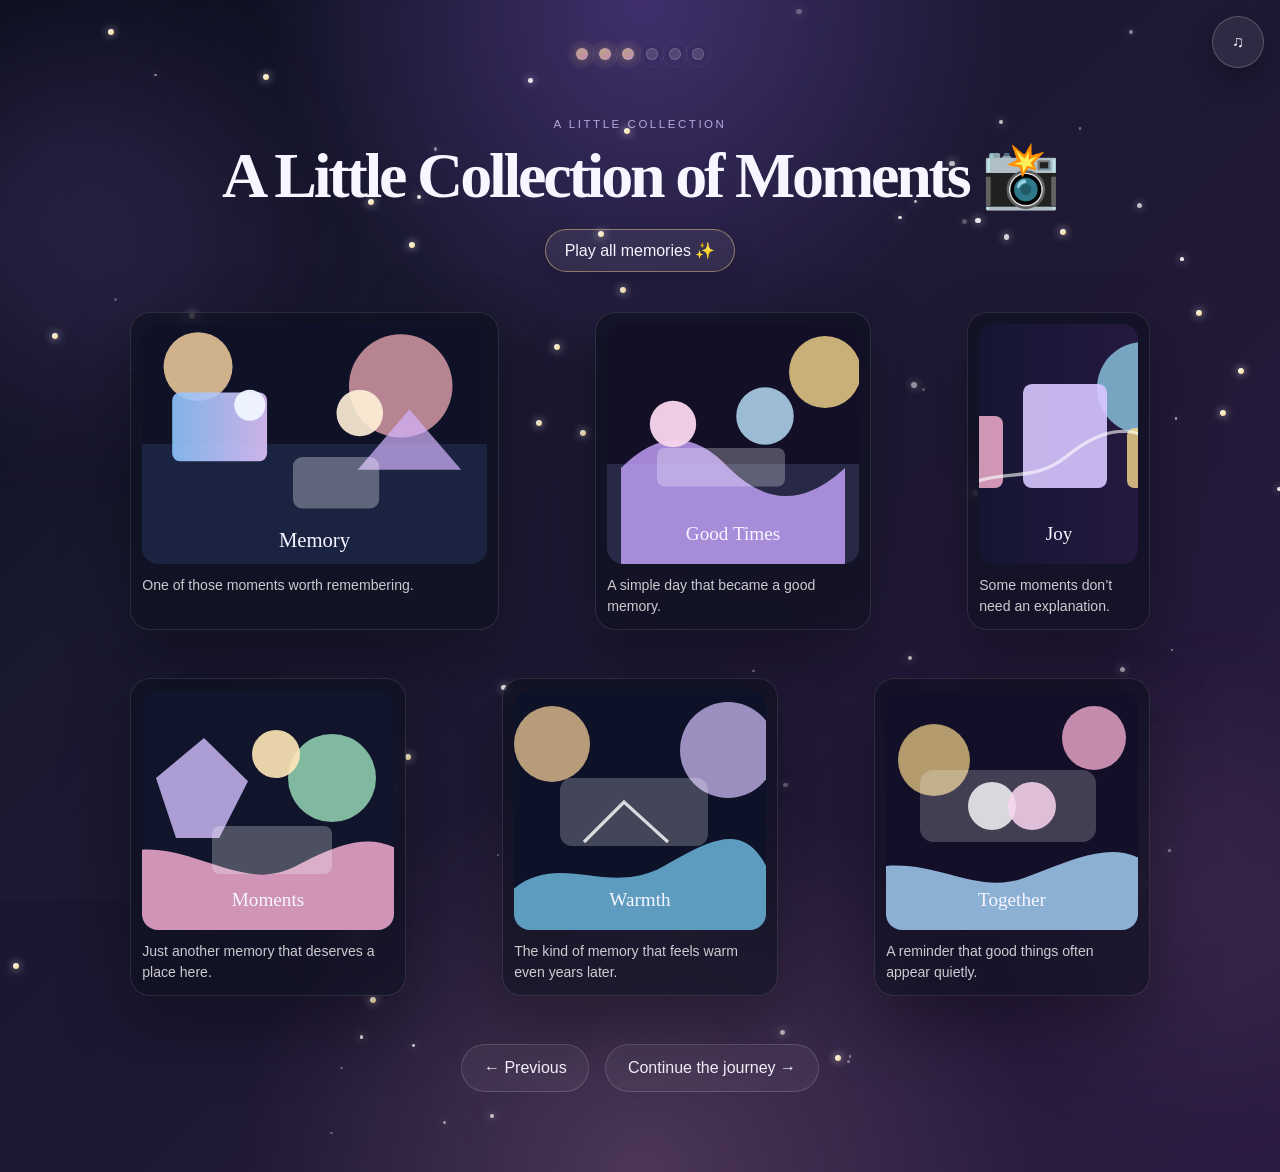
==== page3.html @ 69446516 "Create Azee birthday surprise website" ====
<!DOCTYPE html>
<html lang="en">
  <head>
    <meta charset="UTF-8" />
    <meta name="viewport" content="width=device-width, initial-scale=1.0" />
    <title>Memories</title>
    <link rel="stylesheet" href="css/style.css" />
  </head>
  <body data-page="page3">
    <button class="music-toggle" type="button" aria-label="Toggle music">♫</button>

    <main class="page-shell page-quiet">
      <div class="starfield" aria-hidden="true"></div>
      <div class="sparkles" aria-hidden="true"></div>

      <div class="progress-indicator" aria-label="Page progress"></div>

      <div class="page container">
        <section class="section-heading">
          <div class="kicker">A little collection</div>
          <h2>A Little Collection of Moments 📸</h2>
          <button class="gallery-showcase-btn" type="button" data-play-gallery>Play all memories ✨</button>
        </section>

        <div class="memory-grid all-but-me-gallery" aria-label="Memory gallery">
          <figure class="photo-card" tabindex="0">
            <img src="images/photo1.svg" alt="Memory 1" />
            <figcaption>One of those moments worth remembering.</figcaption>
          </figure>
          <figure class="photo-card" tabindex="0">
            <img src="images/photo2.svg" alt="Memory 2" />
            <figcaption>A simple day that became a good memory.</figcaption>
          </figure>
          <figure class="photo-card" tabindex="0">
            <img src="images/photo3.svg" alt="Memory 3" />
            <figcaption>Some moments don’t need an explanation.</figcaption>
          </figure>
          <figure class="photo-card" tabindex="0">
            <img src="images/photo4.svg" alt="Memory 4" />
            <figcaption>Just another memory that deserves a place here.</figcaption>
          </figure>
          <figure class="photo-card" tabindex="0">
            <img src="images/photo5.svg" alt="Memory 5" />
            <figcaption>The kind of memory that feels warm even years later.</figcaption>
          </figure>
          <figure class="photo-card" tabindex="0">
            <img src="images/photo6.svg" alt="Memory 6" />
            <figcaption>A reminder that good things often appear quietly.</figcaption>
          </figure>
        </div>

        <div class="nav-row">
          <a class="nav-button" href="page2.html">← Previous</a>
          <a class="nav-button" href="page4.html">Continue the journey →</a>
        </div>
      </div>
    </main>

    <div class="lightbox" aria-label="Expanded memory" role="dialog" aria-modal="true">
      <button class="close-lightbox" type="button" aria-label="Close image">×</button>
      <div class="lightbox-panel">
        <img class="lightbox-image" src="images/photo1.svg" alt="Memory" />
        <div class="lightbox-caption caption"></div>
      </div>
    </div>

    <script src="js/script.js?v=gallery7"></script>
  </body>
</html>
---- css/style.css ----
:root {
  --bg-1: #090b1a;
  --bg-2: #17162d;
  --bg-3: #2d1c42;
  --panel: rgba(17, 18, 36, 0.7);
  --panel-strong: rgba(18, 16, 31, 0.88);
  --card: rgba(255, 255, 255, 0.06);
  --white: #f7f5ff;
  --lavender: #d9c7ff;
  --purple: #a77cff;
  --pink: #ffb4d9;
  --gold: #f7d88c;
  --rose: #ff8fc5;
  --cyan: #9fe7ff;
  --green: #a6f0c7;
  --text-soft: rgba(255, 255, 255, 0.78);
  --shadow: 0 30px 70px rgba(0, 0, 0, 0.32);
  --radius: 26px;
  --max-width: 1160px;
  --page-height: calc(100vh - 80px);
}

* { box-sizing: border-box; }

html {
  scroll-behavior: smooth;
}

body {
  margin: 0;
  min-height: 100vh;
  font-family: "Segoe UI", Tahoma, Geneva, Verdana, sans-serif;
  background:
    radial-gradient(circle at top, rgba(154, 102, 255, 0.3), transparent 28%),
    radial-gradient(circle at bottom, rgba(255, 185, 214, 0.18), transparent 30%),
    linear-gradient(135deg, var(--bg-1), var(--bg-2) 30%, var(--bg-3));
  color: var(--white);
  overflow-x: hidden;
}

body::before {
  content: "";
  position: fixed;
  inset: 0;
  background: linear-gradient(120deg, rgba(255, 255, 255, 0.02), rgba(255, 255, 255, 0));
  pointer-events: none;
}

body[data-page="page5"] {
  background:
    radial-gradient(circle at 15% 18%, rgba(255, 207, 232, 0.2), transparent 23%),
    radial-gradient(circle at 86% 76%, rgba(159, 231, 255, 0.14), transparent 24%),
    linear-gradient(135deg, #11152b, #241d3d 48%, #3b2448);
}

img { max-width: 100%; display: block; }
a { color: inherit; text-decoration: none; }
button, input, textarea { font: inherit; }
button, a { touch-action: manipulation; }

:focus-visible {
  outline: 2px solid var(--gold);
  outline-offset: 3px;
}

.page-shell {
  position: relative;
  min-height: 100vh;
  padding: 2rem 1rem 4rem;
  isolation: isolate;
  pointer-events: auto;
}

.page-shell * {
  pointer-events: auto;
}

.page-shell::before,
.page-shell::after {
  content: "";
  position: absolute;
  inset: auto;
  width: 320px; height: 320px;
  filter: blur(75px);
  opacity: 0.38;
  border-radius: 50%;
  z-index: -1;
}

.page-shell::before {
  top: 5%; left: -80px;
  background: rgba(177, 122, 255, 0.35);
}

.page-shell::after {
  right: -80px; bottom: 10%;
  background: rgba(255, 170, 214, 0.18);
}

.container {
  width: min(var(--max-width), calc(100% - 1.5rem));
  margin: 0 auto;
}

.topbar {
  display: flex;
  justify-content: space-between;
  align-items: center;
  width: min(var(--max-width), calc(100% - 1.5rem));
  margin: 0 auto 1rem;
  padding-top: 0.75rem;
}

.brand-mark {
  font-size: clamp(0.9rem, 2vw, 1.2rem);
  letter-spacing: 0.18em;
  text-transform: uppercase;
  opacity: 0.8;
}

.music-toggle {
  position: fixed;
  right: 1rem;
  top: 1rem;
  z-index: 99;
  width: 52px; height: 52px; border-radius: 50%;
  background: rgba(255, 255, 255, 0.08);
  border: 1px solid rgba(255, 255, 255, 0.2);
  color: var(--white);
  box-shadow: 0 12px 25px rgba(0,0,0,0.25);
  display: grid; place-items: center;
  cursor: pointer; transition: transform 0.25s ease, background 0.25s ease;
}

.music-toggle:hover {
  transform: translateY(-2px) scale(1.02);
  background: rgba(255,255,255,0.12);
}

.progress-indicator {
  display: flex; align-items: center; justify-content: center; gap: 0.7rem;
  margin: 1rem auto 2rem; width: min(540px, 100%);
  font-size: 0.75rem; letter-spacing: 0.12em; text-transform: uppercase; opacity: 0.7;
}

.progress-dot {
  width: 12px; height: 12px; border-radius: 50%;
  background: rgba(255,255,255,0.18); border: 1px solid rgba(255,255,255,0.28);
  display: inline-block; position: relative;
}

.progress-dot.active {
  background: linear-gradient(135deg, var(--gold), var(--pink));
  box-shadow: 0 0 12px rgba(247, 216, 140, 0.8);
}

.progress-dot::after {
  content: ""; position: absolute; inset: -8px; border: 1px solid rgba(255,255,255,0.08); border-radius: 50%;
}

.page {
  width: min(100%, 1100px);
  margin: 0 auto;
  padding: clamp(1.2rem, 2vw, 2rem) 0 1rem;
}

.hero-panel,
.glass-card,
.photo-card,
.memory-note,
.quote-card,
.final-card,
.special-card,
.poem-box, .fortune-box {
  background: rgba(12, 15, 28, 0.56);
  border: 1px solid rgba(255,255,255,0.11);
  box-shadow: var(--shadow);
  backdrop-filter: blur(12px);
  -webkit-backdrop-filter: blur(12px);
}

.hero-panel {
  position: relative;
  min-height: calc(var(--page-height) - 1rem);
  border-radius: 32px;
  padding: clamp(1.2rem, 2vw, 2rem);
  overflow: hidden;
  display: grid;
  place-items: center;
}

.hero-panel::before {
  content: "";
  position: absolute; inset: 0;
  background: radial-gradient(circle at center, rgba(255,255,255,0.12), transparent 48%);
}

.secret-copy {
  position: relative;
  z-index: 2;
  width: min(100%, 700px);
  text-align: center;
}

.kicker {
  font-size: 0.72rem; letter-spacing: 0.22em; text-transform: uppercase;
  color: var(--lavender); opacity: 0.8; margin-bottom: 1rem;
}

h1, h2, h3, .script-text {
  font-family: Georgia, "Times New Roman", serif;
}

h1 {
  font-size: clamp(2.4rem, 7vw, 6.2rem);
  line-height: 0.95;
  margin: 0.3rem 0 1rem;
  letter-spacing: -0.04em;
}

h2 {
  font-size: clamp(2rem, 5vw, 4rem);
  margin: 0 0 1rem;
  letter-spacing: -0.05em;
}

h3 {
  font-size: clamp(1.4rem, 3vw, 2.2rem);
  margin: 0 0 0.9rem;
}

.lead {
  color: var(--text-soft);
  font-size: clamp(1rem, 2vw, 1.2rem);
  line-height: 1.8;
  max-width: 52ch;
  margin: 1.2rem auto 0;
}

.script-text {
  display: block; font-family: "Segoe Print", "Bradley Hand", cursive; font-size: clamp(1.5rem, 4vw, 3rem);
  color: #f9d6ef;
  margin-bottom: 1rem;
}

.cta-row {
  display: flex; flex-wrap: wrap; justify-content: center; gap: 1rem; margin-top: 2rem;
}

.primary-btn, .secondary-btn, .nav-button, .mini-btn {
  appearance: none; border: none; cursor: pointer; transition: transform 0.2s ease, box-shadow 0.2s ease, opacity 0.2s ease;
  display: inline-flex; align-items: center; justify-content: center; gap: 0.6rem; border-radius: 999px;
}

.primary-btn, .secondary-btn {
  min-height: 52px; padding: 0.9rem 1.6rem; font-weight: 700; letter-spacing: 0.02em;
}

.primary-btn {
  background: linear-gradient(135deg, var(--purple), var(--rose));
  color: var(--white); box-shadow: 0 18px 30px rgba(169, 120, 255, 0.35);
}

.secondary-btn {
  background: rgba(255,255,255,0.06); color: var(--white); border: 1px solid rgba(255,255,255,0.12);
}

.primary-btn:hover, .secondary-btn:hover, .nav-button:hover, .mini-btn:hover {
  transform: translateY(-2px);
}

.starfield, .sparkles, .floating-balloons, .confetti-container {
  position: absolute; inset: 0; pointer-events: none; overflow: hidden;
}

.starfield, .sparkles { z-index: 1; }
.floating-balloons { z-index: 3; }
.page, .topbar { position: relative; z-index: 2; }

.star, .sparkle, .mini-star {
  position: absolute; border-radius: 50%; background: rgba(255,255,255,0.9); box-shadow: 0 0 8px rgba(255,255,255,0.8);
  animation: twinkle 4s ease-in-out infinite alternate;
}

.star { width: 3px; height: 3px; }

.sparkle {
  width: 6px; height: 6px; border-radius: 50%; background: linear-gradient(135deg, #fff, var(--gold));
  animation: floatSpark 6s ease-in-out infinite;
}

.floating-balloons {
  inset: 0 0 auto 0; height: 100%; pointer-events: none;
}

.balloon {
  position: absolute; bottom: -120px; width: 52px; height: 74px; background: linear-gradient(135deg, rgba(255,255,255,0.8), rgba(255,255,255,0.2));
  border-radius: 50% 50% 45% 45%; opacity: 0.85; animation: riseBalloon 18s linear infinite; pointer-events: auto; cursor: pointer;
  box-shadow: inset -8px 0 0 rgba(255,255,255,0.15);
  transition: opacity 0.25s ease, filter 0.25s ease;
}

.balloon:hover { filter: brightness(1.12) saturate(1.15); }
.balloon.popped { opacity: 0; pointer-events: none; animation: none; transform: scale(1.3); }

.balloon::before {
  content: ""; position: absolute; left: 50%; transform: translateX(-50%); top: 100%; width: 2px; height: 24px; background: rgba(255,255,255,0.5);
}

.balloon::after {
  content: ""; position: absolute; width: 14px; height: 14px; border-radius: 50%; left: 50%; top: 50%; transform: translate(-50%, -50%); background: rgba(255,255,255,0.16);
}

.floating-heart {
  position: absolute; bottom: -42px; left: 50%; width: var(--heart-size); height: var(--heart-size);
  background: var(--heart-color); transform: rotate(-45deg); opacity: 0;
  filter: drop-shadow(0 5px 7px rgba(56, 22, 70, 0.2)); animation: riseHeart 16s linear infinite; pointer-events: none;
}

.floating-heart::before, .floating-heart::after {
  content: ""; position: absolute; width: 100%; height: 100%; border-radius: 50%; background: inherit;
}

.floating-heart::before { top: -50%; left: 0; }
.floating-heart::after { top: 0; left: 50%; }

.confetti-container {
  z-index: 10; pointer-events: none; overflow: visible;
}

.confetti-piece {
  position: absolute; width: 9px; height: 16px; border-radius: 999px; opacity: 0; animation: confettiDrop 1.4s ease-in forwards;
}

.pop-particle {
  position: absolute; left: var(--pop-x); top: var(--pop-y); width: 8px; height: 8px; pointer-events: none;
  animation: popParticle 1.15s cubic-bezier(.2,.8,.35,1) forwards;
}

.pop-spark { background: var(--pop-color); border-radius: 50%; box-shadow: 0 0 10px var(--pop-color); }
.pop-star { background: var(--gold); clip-path: polygon(50% 0, 61% 37%, 100% 50%, 61% 63%, 50% 100%, 39% 63%, 0 50%, 39% 37%); }
.pop-heart { width: 11px; height: 11px; background: var(--pop-color); transform: rotate(-45deg); }
.pop-heart::before, .pop-heart::after { content: ""; position: absolute; width: 100%; height: 100%; border-radius: 50%; background: inherit; }
.pop-heart::before { top: -50%; left: 0; }.pop-heart::after { top: 0; left: 50%; }

.balloon-fortune {
  position: fixed; left: 50%; bottom: 1.5rem; z-index: 30; width: min(90vw, 420px); padding: 0.9rem 1.2rem;
  transform: translate(-50%, 20px); opacity: 0; text-align: center; color: var(--white);
  background: color-mix(in srgb, var(--fortune-color) 24%, rgba(32, 22, 53, 0.94)); border: 1px solid var(--fortune-accent); border-radius: 999px;
  box-shadow: 0 16px 36px rgba(0,0,0,0.28); animation: fortuneToast 3.6s ease forwards;
}

.birthday-scene {
  position: relative; display: grid; place-items: center; padding: clamp(1rem, 2vw, 2rem) 0 0;
}

.cake-wrap {
  position: relative; margin-top: 1rem; display: flex; flex-direction: column; align-items: center; justify-content: center;
  isolation: isolate; filter: drop-shadow(0 24px 26px rgba(20, 8, 38, 0.3)); animation: cakeFloat 2.2s ease-in-out 1 both;
}

.cake {
  position: relative; z-index: 3; width: min(70vw, 340px); height: 270px; cursor: pointer; user-select: none;
  transition: transform 0.25s ease, filter 0.25s ease; outline: none;
}

.cake:hover, .cake:focus-visible { transform: translateY(-7px) scale(1.02); filter: saturate(1.08); }

.cake:focus-visible { border-radius: 28px; box-shadow: 0 0 0 4px rgba(255, 216, 138, 0.38); }

.cake-plate {
  position: absolute; z-index: 1; bottom: 5px; width: min(75vw, 370px); height: 28px;
  border-radius: 50%; background: linear-gradient(180deg, rgba(255,255,255,0.9), rgba(202, 190, 255, 0.42));
  border: 1px solid rgba(255,255,255,0.65); box-shadow: 0 10px 20px rgba(111, 65, 153, 0.28);
}

.cake-banner {
  position: relative; z-index: 1; display: flex; align-items: center; gap: 0.5rem; margin-bottom: -0.35rem;
  padding: 0.55rem 1rem 0.65rem; color: #fffaf0; background: linear-gradient(135deg, #ee86b4, #ad73dc);
  border: 2px solid rgba(255,255,255,0.72); border-radius: 10px 10px 15px 15px;
  box-shadow: 0 9px 18px rgba(41, 18, 63, 0.25); transform: translateY(-28px) rotate(-2deg);
  font-family: "Segoe Print", "Bradley Hand", cursive; font-size: clamp(0.82rem, 2vw, 1.05rem); line-height: 1;
}

.cake-banner::before, .cake-banner::after {
  content: ""; position: absolute; bottom: -13px; width: 20px; height: 18px; background: #d67daf; clip-path: polygon(0 0, 100% 0, 50% 100%);
}

.cake-banner::before { left: 12px; transform: rotate(8deg); }
.cake-banner::after { right: 12px; transform: rotate(-8deg); }
.cake-banner span { font-size: 0.9em; }
.cake-banner b { font-size: 1.15em; color: #fff0a7; }

.cake-base {
  position: absolute; bottom: 32px; left: 50%; transform: translateX(-50%); width: 70%; height: 96px;
  background: linear-gradient(180deg, #fff0f7 0 16%, #e99ac5 17% 27%, #a94778 28% 34%, #6a294d 35% 100%);
  border: 2px solid rgba(255,235,207,0.72); border-radius: 14px 14px 22px 22px;
  box-shadow: inset 0 -12px 0 rgba(37, 10, 31, 0.22), 0 18px 28px rgba(255, 169, 208, 0.28);
}

.cake-base::before, .cake-middle::before, .cake-top::before {
  content: ""; position: absolute; left: -2px; right: -2px; top: -5px; height: 22px; border-radius: 50%;
  background: #fff8fc; box-shadow: 25px 7px 0 -2px #fff8fc, 62px 3px 0 -3px #fff8fc, 101px 8px 0 -1px #fff8fc, 142px 3px 0 -3px #fff8fc;
}

.cake-base::after, .cake-middle::after, .cake-top::after {
  content: ""; position: absolute; top: 5px; left: 17%; width: 9px; height: 27px; border-radius: 0 0 10px 10px; background: #fff8fc;
  box-shadow: 68px 5px 0 1px #fff8fc, 135px -1px 0 -1px #fff8fc;
  animation: dripWobble 3.2s ease-in-out infinite alternate;
}

.cake-middle {
  position: absolute; bottom: 120px; left: 50%; transform: translateX(-50%); width: 60%; height: 62px; border-radius: 12px;
  background: linear-gradient(180deg, #fffdf0 0 20%, #f7d98b 21% 34%, #b87835 35% 42%, #8c4a2d 43% 100%);
  border: 2px solid rgba(255,241,197,0.72); box-shadow: inset 0 -8px 0 rgba(86, 35, 18, 0.18);
}

.cake-top {
  position: absolute; bottom: 178px; left: 50%; transform: translateX(-50%); width: 49%; height: 48px; border-radius: 13px;
  background: linear-gradient(180deg, #fffefa 0 42%, #f3cce1 43% 72%, #c76d9c 73% 100%); border: 2px solid rgba(255,255,255,0.7);
  box-shadow: inset 0 -9px 0 rgba(148, 59, 104, 0.16), 0 7px 16px rgba(255, 195, 235, 0.2);
}

.candle {
  position: absolute; z-index: 3; bottom: 218px; width: 11px; height: 37px;
  background: repeating-linear-gradient(135deg, #fff8c8 0 7px, #f39bc8 8px 13px);
  border: 1px solid rgba(255,255,255,0.7); border-radius: 8px; box-shadow: 0 0 20px rgba(247,216,140,0.7);
}

.candle::before {
  content: ""; position: absolute; left: 50%; transform: translateX(-50%); top: -4px; width: 3px; height: 7px; background: #66422b;
}

.candle.off {
  opacity: 0.72; filter: grayscale(0.45);
}

.flame {
  position: absolute; z-index: 2; left: 50%; top: -22px; width: 13px; height: 21px; transform: translateX(-50%) rotate(3deg);
  border-radius: 55% 45% 55% 45%; background: radial-gradient(circle at 50% 72%, #fffbd2 0 20%, #ffd85c 21% 55%, #ff8d4d 56% 100%);
  box-shadow: 0 0 13px #ffd86a, 0 0 28px rgba(255, 155, 76, 0.7); transform-origin: 50% 100%; animation: flameFlicker 0.55s ease-in-out infinite alternate;
}

.smoke {
  position: absolute; z-index: 5; left: 50%; top: -25px; width: 9px; height: 9px; opacity: 0; border-radius: 50%; background: rgba(231, 235, 245, 0.65);
  transform: translateX(-50%); pointer-events: none;
}

.candle.off .flame { opacity: 0; transform: translateX(-50%) scale(0.2); animation: none; }
.candle.off .smoke { animation: smokeWisp 1.25s ease-out forwards; }

.cake-sprinkles {
  position: absolute; z-index: 4; left: 26%; bottom: 51px; width: 48%; height: 43px;
  background: radial-gradient(circle at 10% 38%, #fff 0 3px, transparent 4px),
    radial-gradient(circle at 30% 72%, #a7d1ff 0 3px, transparent 4px),
    radial-gradient(circle at 50% 35%, #d7c4ff 0 3px, transparent 4px),
    radial-gradient(circle at 72% 70%, #ffe39b 0 3px, transparent 4px),
    radial-gradient(circle at 90% 35%, #fff 0 3px, transparent 4px);
  pointer-events: none;
}

.cake-garnish { position: absolute; z-index: 5; inset: 0; pointer-events: none; }

.berry {
  position: absolute; bottom: 173px; width: 17px; height: 17px; border-radius: 50%;
  background: radial-gradient(circle at 32% 25%, #ffd2e5 0 8%, #e63e72 20% 60%, #7b123e 100%);
  box-shadow: 0 3px 6px rgba(61, 10, 35, 0.32);
}

.berry::after { content: ""; position: absolute; left: 6px; top: -6px; width: 7px; height: 7px; background: #72ae6d; clip-path: polygon(50% 0, 100% 100%, 0 100%); }
.berry-one { left: 40%; transform: rotate(-8deg); }
.berry-two { left: 55%; transform: scale(0.84) rotate(10deg); }

.pearl {
  position: absolute; width: 8px; height: 8px; border-radius: 50%; background: radial-gradient(circle at 30% 25%, #fff, #f6c5dc 45%, #b9699b 100%);
  box-shadow: 0 2px 4px rgba(80, 19, 52, 0.28);
}

.pearl-one { left: 30%; bottom: 92px; }.pearl-two { left: 36%; bottom: 86px; }.pearl-three { left: 47%; bottom: 94px; }
.pearl-four { left: 61%; bottom: 87px; }.pearl-five { left: 68%; bottom: 94px; }

.cake-wrap.out {
  transform: scale(0.96);
}

.section-heading {
  text-align: center; margin-bottom: 1.5rem;
}

.section-heading .kicker { margin-bottom: 0.5rem; }

.gallery-showcase-btn {
  appearance: none; border: 1px solid rgba(255,216,140,0.45); border-radius: 999px; padding: 0.7rem 1.15rem;
  color: var(--white); background: rgba(255,255,255,0.07); cursor: pointer; box-shadow: 0 10px 24px rgba(0,0,0,0.16);
  transition: transform 0.25s ease, background 0.25s ease, border-color 0.25s ease;
}

.gallery-showcase-btn:hover { transform: translateY(-3px); background: rgba(255,216,140,0.13); border-color: rgba(255,216,140,0.8); }

.memory-grid {
  display: grid; grid-template-columns: repeat(12, minmax(0, 1fr));
  gap: 1rem;
}

.photo-card {
  position: relative; overflow: hidden; border-radius: 20px; padding: 0.7rem; cursor: pointer;
  transition: transform 0.26s ease, box-shadow 0.26s ease, filter 0.42s ease, opacity 0.42s ease;
  min-height: 220px;
}

.all-but-me-gallery:hover .photo-card:not(:hover),
.all-but-me-gallery:focus-within .photo-card:not(:focus) {
  filter: blur(5px) saturate(0.58); opacity: 0.48;
}

.all-but-me-gallery .photo-card:hover,
.all-but-me-gallery .photo-card:focus-visible {
  z-index: 4; filter: blur(0) saturate(1.15); opacity: 1;
  box-shadow: 0 24px 48px rgba(0,0,0,0.36), 0 0 0 2px rgba(255,216,140,0.3);
}

.photo-card:nth-child(1) { grid-column: span 5; transform: rotate(-2deg); }
.photo-card:nth-child(2) { grid-column: span 4; transform: rotate(2deg); }
.photo-card:nth-child(3) { grid-column: span 3; transform: rotate(-1deg); }
.photo-card:nth-child(4) { grid-column: span 4; transform: rotate(1deg); }
.photo-card:nth-child(5) { grid-column: span 4; transform: rotate(-2deg); }
.photo-card:nth-child(6) { grid-column: span 4; transform: rotate(2deg); }

.photo-card:hover {
  transform: translateY(-4px) rotate(0deg);
  box-shadow: 0 22px 42px rgba(0,0,0,0.28);
}

.photo-card img {
  width: 100%; height: 240px; object-fit: cover; border-radius: 16px;
}

.photo-card figcaption {
  color: var(--text-soft); font-size: 0.88rem; line-height: 1.5; padding-top: 0.7rem;
}

.lightbox {
  position: fixed; inset: 0; display: grid; place-items: center; background: rgba(6, 8, 17, 0.86); opacity: 0; visibility: hidden; transition: opacity 0.25s ease, visibility 0.25s ease; z-index: 120;
}

.lightbox.open {
  opacity: 1; visibility: visible;
}

.lightbox-panel {
  width: min(90vw, 760px); background: rgba(18,16,30,0.92); border: 1px solid rgba(255,255,255,0.12); border-radius: 22px; padding: 1rem; box-shadow: 0 20px 50px rgba(0,0,0,0.35);
}

.lightbox-panel.memory-motion-1 { animation: memoryZoom 0.62s cubic-bezier(.2,.8,.2,1) both; }
.lightbox-panel.memory-motion-2 { animation: memorySlide 0.62s cubic-bezier(.2,.8,.2,1) both; }
.lightbox-panel.memory-motion-3 { animation: memoryRotate 0.7s cubic-bezier(.2,.8,.2,1) both; }
.lightbox-panel.memory-motion-4 { animation: memoryFlip 0.72s cubic-bezier(.2,.8,.2,1) both; }
.lightbox-panel.memory-motion-5 { animation: memoryRise 0.68s cubic-bezier(.2,.8,.2,1) both; }
.lightbox-panel.memory-motion-6 { animation: memorySoft 0.8s ease both; }

.lightbox-panel img {
  width: 100%; height: min(70vh, 560px); object-fit: cover; border-radius: 16px;
}

.lightbox-panel .caption {
  padding: 0.9rem 0.4rem 0.2rem; color: var(--text-soft); line-height: 1.7;
}

.close-lightbox {
  position: absolute; right: 1.1rem; top: 1.1rem; width: 42px; height: 42px; border-radius: 50%; background: rgba(255,255,255,0.1); border: 1px solid rgba(255,255,255,0.14); color: var(--white); cursor: pointer; font-size: 1.5rem;
}

.card-grid {
  display: grid; grid-template-columns: repeat(3, minmax(0, 1fr)); gap: 1rem;
}

.special-card {
  border-radius: 24px; padding: 1.1rem; min-height: 160px; cursor: pointer; position: relative; overflow: hidden; transition: transform 0.3s ease, border-color 0.3s ease, opacity 0.3s ease;
  opacity: 1; transform: none;
}

.special-card:hover {
  transform: translateY(-4px);
  border-color: rgba(255,255,255,0.18);
}

.special-card::before {
  content: ""; position: absolute; inset: 0;
  background: linear-gradient(135deg, rgba(255,255,255,0.1), transparent 48%, rgba(168,120,255,0.14));
}

.special-card > * { position: relative; z-index: 1; }

.special-card h3 { margin-top: 0.5rem; }

.special-card .reveal {
  max-height: 0; opacity: 0; overflow: hidden; transition: max-height 0.45s ease, opacity 0.35s ease, margin-top 0.3s ease;
  color: var(--text-soft); line-height: 1.7; margin-top: 0;
  display: block;
}

.special-card.open .reveal {
  max-height: 220px; opacity: 1; margin-top: 0.9rem;
}

.poem-box {
  position: relative; isolation: isolate; overflow: hidden;
  border-radius: 28px; padding: clamp(1.4rem, 3vw, 2.2rem); background: linear-gradient(145deg, rgba(27, 25, 50, 0.9), rgba(12, 16, 32, 0.78));
  border-color: rgba(255, 222, 239, 0.2); box-shadow: 0 22px 40px rgba(0,0,0,0.26), inset 0 1px 0 rgba(255,255,255,0.1);
}

.poem-box::before {
  content: ""; position: absolute; z-index: -1; width: 310px; height: 310px; right: -120px; top: -145px;
  border: 1px solid rgba(255, 216, 235, 0.2); border-radius: 50%; box-shadow: 0 0 0 22px rgba(255,216,235,0.035), 0 0 0 44px rgba(255,216,235,0.025);
}

.poem-box::after {
  content: "✦  ·  ✧     ·  ✦     ·  ✧"; position: absolute; z-index: -1; right: 1.5rem; bottom: 1.1rem;
  color: rgba(255, 218, 150, 0.62); font-size: 1.1rem; letter-spacing: 0.32rem; transform: rotate(-8deg);
}

.poem-lines {
  position: relative; z-index: 1;
  font-size: clamp(1.05rem, 2.2vw, 1.4rem);
  line-height: 1.9;
  color: rgba(255,255,255,0.92);
  min-height: 18rem;
}

.poem-lines .line {
  opacity: 0; transform: translateY(16px); display: block; transition: opacity 0.8s ease, transform 0.8s ease;
  font-family: Georgia, "Times New Roman", serif;
}

.poem-lines .line.visible {
  opacity: 1; transform: translateY(0);
}

.quote-wall {
  display: grid; gap: 1.1rem; min-height: 240px;
}

.quote-card {
  border-radius: 24px; padding: 1.2rem 1.4rem; color: var(--text-soft); line-height: 1.8;
  font-size: clamp(1.05rem, 2vw, 1.35rem);
  min-height: 180px; display: grid; place-items: center;
  transition: transform 0.3s ease, opacity 0.3s ease;
}

.quote-card p { margin: 0; }

.final-card {
  position: relative; overflow: hidden; border-radius: 30px; padding: clamp(1.3rem, 3vw, 2.2rem);
  text-align: center; background: rgba(10,10,20,0.75);
  opacity: 0; transform: scale(0.96); transition: all 0.45s ease;
  pointer-events: none;
}

.final-card.is-visible {
  opacity: 1; transform: scale(1); pointer-events: auto;
}

.final-card .huge-title {
  margin: 1.1rem 0 1.4rem; color: #ffe6a8; font-family: "Segoe Print", "Bradley Hand", "Comic Sans MS", cursive;
  font-size: clamp(2.2rem, 7vw, 5.8rem); font-weight: 700; letter-spacing: 0.015em; line-height: 1.05;
  text-shadow: 0 3px 0 rgba(118, 47, 83, 0.72), 0 0 22px rgba(255, 210, 133, 0.3);
  transform: rotate(-2deg); transition: transform 0.3s ease, text-shadow 0.3s ease;
}

.final-card .huge-title:hover {
  transform: rotate(0deg) scale(1.02);
  text-shadow: 0 3px 0 rgba(118, 47, 83, 0.72), 0 0 30px rgba(255, 210, 133, 0.5);
}

.scrapbook-reveal {
  max-height: 0; opacity: 0; overflow: hidden; transform: translateY(18px) scale(0.98);
  transition: max-height 0.8s ease, opacity 0.55s ease, transform 0.55s ease; pointer-events: none;
}

.scrapbook-reveal.is-visible {
  max-height: 1100px; opacity: 1; transform: translateY(0) scale(1); pointer-events: auto;
}

.scrapbook-reveal img {
  display: block; width: min(100%, 940px); margin: 1.4rem auto 1.7rem; border-radius: 12px;
  border: 8px solid #f0e7d8; box-shadow: 0 20px 38px rgba(0,0,0,0.34); background: #f0e7d8;
}

.final-card .message {
  color: var(--text-soft); line-height: 1.9; font-size: clamp(1rem, 2vw, 1.18rem);
  max-width: 760px; margin: 0 auto;
}

.fortune-box {
  margin-top: 1.5rem; border-radius: 24px; padding: 1rem 1.2rem; display: none; opacity: 0; transform: translateY(18px);
  transition: opacity 0.5s ease, transform 0.5s ease;
}

.fortune-box.show {
  display: block; opacity: 1; transform: translateY(0);
}

.hidden-star {
  position: fixed; right: 2rem; bottom: 2rem; width: 18px; height: 18px; border-radius: 50%; background: rgba(255,255,255,0.5); box-shadow: 0 0 10px rgba(255,255,255,0.7); cursor: pointer; z-index: 20; opacity: 0.7; animation: twinkle 2.5s ease-in-out infinite alternate;
}

.hidden-star:hover { transform: scale(1.1); }

.nav-row {
  display: flex; flex-wrap: wrap; justify-content: center; gap: 1rem; margin-top: 2rem;
}

.nav-button {
  min-height: 48px; padding: 0.85rem 1.35rem; background: rgba(255,255,255,0.05); color: var(--white); border: 1px solid rgba(255,255,255,0.15);
}

.mini-btn {
  min-height: 42px; padding: 0.8rem 1.1rem; background: rgba(255,255,255,0.05); border: 1px solid rgba(255,255,255,0.15); color: var(--white);
}

.page-quiet {
  opacity: 1;
  transform: none;
  animation: none;
}

@keyframes pageIn {
  from { opacity: 0; transform: translateY(25px); }
  to { opacity: 1; transform: translateY(0); }
}

@keyframes twinkle {
  0% { opacity: 0.3; transform: scale(0.8);} 100% { opacity: 1; transform: scale(1.15);} 
}

@keyframes floatSpark {
  0% { transform: translateY(0) scale(0.75); opacity: 0.2; }
  50% { transform: translateY(-18px) scale(1); opacity: 1; }
  100% { transform: translateY(-30px) scale(0.8); opacity: 0.4; }
}

@keyframes riseBalloon {
  0% { transform: translateY(0) rotate(-4deg) scale(0.9); opacity: 0.2; }
  15% { opacity: 0.9; }
  100% { transform: translateY(-128vh) rotate(4deg) scale(1.08); opacity: 0.18; }
}

@keyframes riseHeart {
  0% { opacity: 0; transform: translate3d(0, 0, 0) rotate(-45deg) scale(0.7); }
  12% { opacity: 0.78; }
  48% { transform: translate3d(22px, -55vh, 0) rotate(-30deg) scale(1); }
  100% { opacity: 0; transform: translate3d(-24px, -122vh, 0) rotate(-58deg) scale(0.86); }
}

@keyframes popParticle {
  0% { opacity: 1; transform: translate(0, 0) scale(0.5) rotate(0deg); }
  100% { opacity: 0; transform: translate(var(--pop-dx), var(--pop-dy)) scale(1.2) rotate(180deg); }
}

@keyframes fortuneToast {
  0%, 100% { opacity: 0; transform: translate(-50%, 20px); }
  12%, 82% { opacity: 1; transform: translate(-50%, 0); }
}

@keyframes memoryZoom { from { opacity: 0; transform: scale(0.72); } to { opacity: 1; transform: scale(1); } }
@keyframes memorySlide { from { opacity: 0; transform: translateX(90px) rotate(3deg); } to { opacity: 1; transform: translateX(0) rotate(0); } }
@keyframes memoryRotate { from { opacity: 0; transform: rotate(-9deg) scale(0.86); } to { opacity: 1; transform: rotate(0) scale(1); } }
@keyframes memoryFlip { from { opacity: 0; transform: perspective(900px) rotateY(-75deg); } to { opacity: 1; transform: perspective(900px) rotateY(0); } }
@keyframes memoryRise { from { opacity: 0; transform: translateY(80px) scale(0.9); } to { opacity: 1; transform: translateY(0) scale(1); } }
@keyframes memorySoft { from { opacity: 0; filter: blur(10px); transform: scale(1.04); } to { opacity: 1; filter: blur(0); transform: scale(1); } }

@keyframes confettiDrop {
  0% { opacity: 0; transform: translate3d(0, 0, 0) scale(0.5) rotate(0deg); }
  12% { opacity: 1; }
  100% { opacity: 0; transform: translate3d(var(--x), var(--y), 0) scale(1) rotate(var(--r)); }
}

@keyframes cakeFloat { 0%, 100% { transform: translateY(0); } 50% { transform: translateY(-8px); } }
@keyframes flameFlicker { 0% { transform: translateX(-50%) rotate(-5deg) scale(0.94); } 100% { transform: translateX(-50%) rotate(6deg) scale(1.06); } }
@keyframes smokeWisp { 0% { opacity: 0.7; transform: translate(-50%, 0) scale(0.7); } 100% { opacity: 0; transform: translate(-15%, -42px) scale(2.7); } }
@keyframes dripWobble { from { transform: translateX(-1px); } to { transform: translateX(2px); } }

@media (max-width: 760px) {
  .page-shell { padding-top: 1rem; }
  .topbar { margin-bottom: 0.5rem; }
  .brand-mark { letter-spacing: 0.1em; }
  .progress-indicator { gap: 0.5rem; letter-spacing: 0.08em; }
  .card-grid { grid-template-columns: 1fr; }
  .memory-grid { display: block; }
  .photo-card { margin-bottom: 1rem; }
  .photo-card:nth-child(n) { grid-column: auto; transform: none; }
  .photo-card img { height: 280px; }
}

@media (prefers-reduced-motion: reduce) {
  html { scroll-behavior: auto; }
  *, *::before, *::after {
    animation-duration: 0.01ms !important; animation-iteration-count: 1 !important; transition-duration: 0.01ms !important;
    scroll-behavior: auto !important;
  }
}

@media (min-width: 768px) {
  .hero-panel { min-height: min(86vh, 760px); }
}
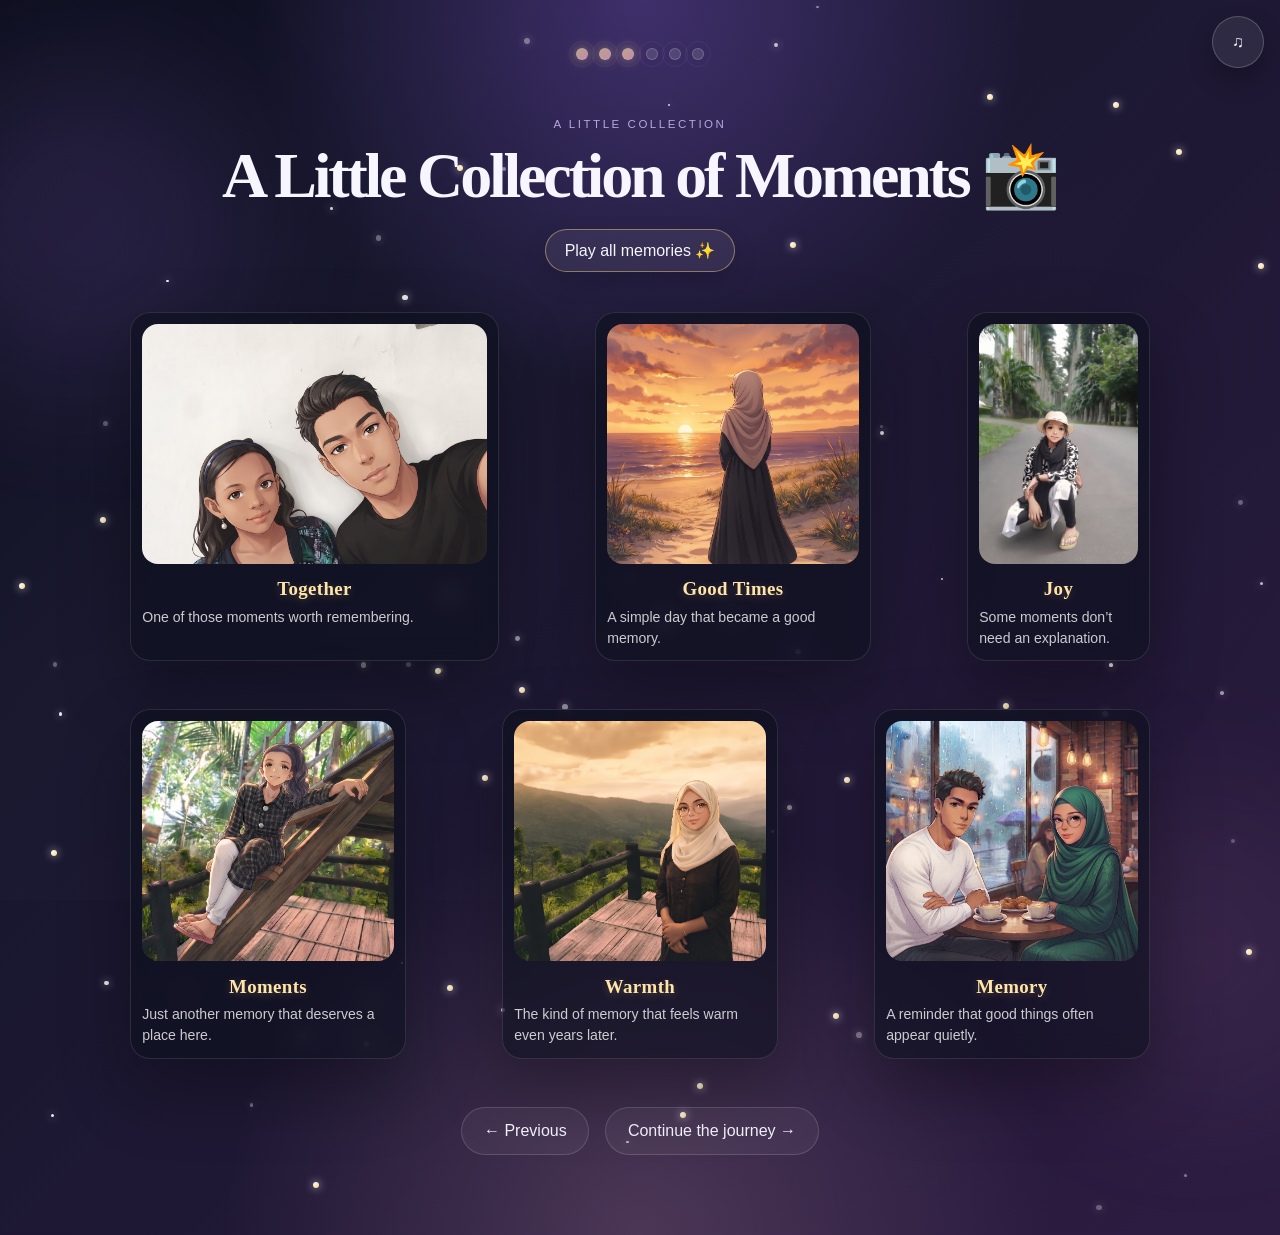
==== commit 4418cdf4: "edit 1" ====
--- a/page3.html
+++ b/page3.html
@@ -24,28 +24,28 @@
 
         <div class="memory-grid all-but-me-gallery" aria-label="Memory gallery">
           <figure class="photo-card" tabindex="0">
-            <img src="images/photo1.svg" alt="Memory 1" />
-            <figcaption>One of those moments worth remembering.</figcaption>
+            <img src="images/together.jpg" alt="Memory 1" />
+            <figcaption><strong class="memory-keyword">Together</strong><span>One of those moments worth remembering.</span></figcaption>
           </figure>
           <figure class="photo-card" tabindex="0">
-            <img src="images/photo2.svg" alt="Memory 2" />
-            <figcaption>A simple day that became a good memory.</figcaption>
+            <img src="images/goodtimes.jpg" alt="Memory 2" />
+            <figcaption><strong class="memory-keyword">Good Times</strong><span>A simple day that became a good memory.</span></figcaption>
           </figure>
           <figure class="photo-card" tabindex="0">
-            <img src="images/photo3.svg" alt="Memory 3" />
-            <figcaption>Some moments don’t need an explanation.</figcaption>
+            <img src="images/joy.jpg" alt="Memory 3" />
+            <figcaption><strong class="memory-keyword">Joy</strong><span>Some moments don’t need an explanation.</span></figcaption>
           </figure>
           <figure class="photo-card" tabindex="0">
-            <img src="images/photo4.svg" alt="Memory 4" />
-            <figcaption>Just another memory that deserves a place here.</figcaption>
+            <img src="images/moments.jpg" alt="Memory 4" />
+            <figcaption><strong class="memory-keyword">Moments</strong><span>Just another memory that deserves a place here.</span></figcaption>
           </figure>
           <figure class="photo-card" tabindex="0">
-            <img src="images/photo5.svg" alt="Memory 5" />
-            <figcaption>The kind of memory that feels warm even years later.</figcaption>
+            <img src="images/warmth.png" alt="Memory 5" />
+            <figcaption><strong class="memory-keyword">Warmth</strong><span>The kind of memory that feels warm even years later.</span></figcaption>
           </figure>
           <figure class="photo-card" tabindex="0">
-            <img src="images/photo6.svg" alt="Memory 6" />
-            <figcaption>A reminder that good things often appear quietly.</figcaption>
+            <img src="images/memory.jpg" alt="Memory 6" />
+            <figcaption><strong class="memory-keyword">Memory</strong><span>A reminder that good things often appear quietly.</span></figcaption>
           </figure>
         </div>
 
--- a/css/style.css
+++ b/css/style.css
@@ -68,6 +68,7 @@
   min-height: 100vh;
   padding: 2rem 1rem 4rem;
   isolation: isolate;
+  overflow-x: clip;
   pointer-events: auto;
 }
 
@@ -344,8 +345,8 @@
 .pop-heart::before { top: -50%; left: 0; }.pop-heart::after { top: 0; left: 50%; }
 
 .balloon-fortune {
-  position: fixed; left: 50%; bottom: 1.5rem; z-index: 30; width: min(90vw, 420px); padding: 0.9rem 1.2rem;
-  transform: translate(-50%, 20px); opacity: 0; text-align: center; color: var(--white);
+  position: fixed; left: 50%; bottom: max(1rem, env(safe-area-inset-bottom)); z-index: 130; width: min(92vw, 420px); padding: 0.9rem 1.2rem;
+  transform: translate3d(-50%, 20px, 0); opacity: 0; text-align: center; color: var(--white); overflow-wrap: anywhere;
   background: color-mix(in srgb, var(--fortune-color) 24%, rgba(32, 22, 53, 0.94)); border: 1px solid var(--fortune-accent); border-radius: 999px;
   box-shadow: 0 16px 36px rgba(0,0,0,0.28); animation: fortuneToast 3.6s ease forwards;
 }
@@ -539,6 +540,16 @@
   color: var(--text-soft); font-size: 0.88rem; line-height: 1.5; padding-top: 0.7rem;
 }
 
+.photo-card figcaption span {
+  display: block;
+}
+
+.photo-card .memory-keyword {
+  display: block; margin-bottom: 0.2rem; color: #ffe6a8;
+  font-family: "Segoe Print", "Bradley Hand", cursive; font-size: 1.18rem; font-weight: 700;
+  letter-spacing: 0.02em; text-align: center; text-shadow: 0 2px 10px rgba(255, 210, 133, 0.24);
+}
+
 .lightbox {
   position: fixed; inset: 0; display: grid; place-items: center; background: rgba(6, 8, 17, 0.86); opacity: 0; visibility: hidden; transition: opacity 0.25s ease, visibility 0.25s ease; z-index: 120;
 }
@@ -637,14 +648,26 @@
 }
 
 .quote-wall {
-  display: grid; gap: 1.1rem; min-height: 240px;
+  display: grid; gap: 1.1rem; width: min(100%, 760px); min-height: 190px; margin: 0 auto;
 }
 
 .quote-card {
-  border-radius: 24px; padding: 1.2rem 1.4rem; color: var(--text-soft); line-height: 1.8;
-  font-size: clamp(1.05rem, 2vw, 1.35rem);
-  min-height: 180px; display: grid; place-items: center;
+  border-radius: 20px; padding: 1rem 1.25rem; color: var(--text-soft); line-height: 1.7;
+  font-size: clamp(1rem, 1.8vw, 1.2rem);
+  min-height: 145px; display: grid; place-items: center;
   transition: transform 0.3s ease, opacity 0.3s ease;
+}
+
+body[data-page="page6"] .section-heading {
+  width: min(100%, 760px); margin-left: auto; margin-right: auto; margin-bottom: 1rem;
+}
+
+body[data-page="page6"] .section-heading h2 {
+  font-size: clamp(1.75rem, 4vw, 3rem); margin-bottom: 0;
+}
+
+body[data-page="page6"] .quote-wall + .cta-row {
+  margin-top: 1rem;
 }
 
 .quote-card p { margin: 0; }
@@ -758,8 +781,8 @@
 }
 
 @keyframes fortuneToast {
-  0%, 100% { opacity: 0; transform: translate(-50%, 20px); }
-  12%, 82% { opacity: 1; transform: translate(-50%, 0); }
+  0%, 100% { opacity: 0; transform: translate3d(-50%, 20px, 0); }
+  12%, 82% { opacity: 1; transform: translate3d(-50%, 0, 0); }
 }
 
 @keyframes memoryZoom { from { opacity: 0; transform: scale(0.72); } to { opacity: 1; transform: scale(1); } }
@@ -781,15 +804,41 @@
 @keyframes dripWobble { from { transform: translateX(-1px); } to { transform: translateX(2px); } }
 
 @media (max-width: 760px) {
-  .page-shell { padding-top: 1rem; }
+  .page-shell { padding: 0.85rem 0.65rem max(2rem, env(safe-area-inset-bottom)); }
+  .container, .topbar { width: min(100%, calc(100% - 0.5rem)); }
+  .page { padding: 0.9rem 0 0.5rem; }
   .topbar { margin-bottom: 0.5rem; }
-  .brand-mark { letter-spacing: 0.1em; }
-  .progress-indicator { gap: 0.5rem; letter-spacing: 0.08em; }
+  .brand-mark { letter-spacing: 0.1em; font-size: 0.78rem; }
+  .music-toggle { top: max(0.65rem, env(safe-area-inset-top)); right: 0.65rem; width: 44px; height: 44px; }
+  .progress-indicator { gap: 0.45rem; letter-spacing: 0.08em; margin: 0.6rem auto 1rem; }
+  .progress-dot { width: 9px; height: 9px; }
+  .section-heading { margin-bottom: 1rem; }
+  h1 { font-size: clamp(2.25rem, 12vw, 4rem); }
+  h2 { font-size: clamp(1.8rem, 9vw, 3rem); }
+  .lead { font-size: 0.98rem; line-height: 1.65; }
+  .hero-panel { min-height: calc(100svh - 1.5rem); border-radius: 22px; padding: 1rem 0.8rem; }
+  .script-text { font-size: clamp(1.35rem, 7vw, 2.2rem); }
+  .primary-btn, .secondary-btn, .nav-button { min-height: 46px; max-width: 100%; padding: 0.75rem 1rem; text-align: center; }
+  .cta-row, .nav-row { gap: 0.65rem; }
+  .nav-button { flex: 1 1 140px; }
   .card-grid { grid-template-columns: 1fr; }
   .memory-grid { display: block; }
   .photo-card { margin-bottom: 1rem; }
   .photo-card:nth-child(n) { grid-column: auto; transform: none; }
-  .photo-card img { height: 280px; }
+  .photo-card img { height: min(64vw, 280px); min-height: 190px; }
+  .all-but-me-gallery:hover .photo-card:not(:hover), .all-but-me-gallery:focus-within .photo-card:not(:focus) { filter: blur(3px) saturate(0.58); opacity: 0.5; }
+  .lightbox { padding: 0.75rem; }
+  .lightbox-panel { width: 100%; max-height: calc(100svh - 1.5rem); overflow-y: auto; padding: 0.65rem; border-radius: 18px; }
+  .lightbox-panel img { height: min(62svh, 520px); object-fit: contain; background: #0c0d18; }
+  .close-lightbox { right: 0.65rem; top: 0.65rem; width: 38px; height: 38px; }
+  .quote-card { min-height: 150px; padding: 1rem; }
+  .final-card { border-radius: 22px; padding: 1rem 0.75rem; }
+  .final-card .huge-title { font-size: clamp(2rem, 11vw, 4.2rem); overflow-wrap: anywhere; }
+  .scrapbook-reveal img { border-width: 4px; border-radius: 8px; }
+  .balloon-fortune { bottom: max(0.8rem, env(safe-area-inset-bottom)); width: calc(100vw - 1.5rem); border-radius: 18px; padding: 0.8rem 1rem; font-size: 0.92rem; }
+  .cake { width: min(88vw, 340px); transform-origin: center bottom; }
+  .cake-plate { width: min(92vw, 370px); }
+  .cake-banner { font-size: 0.8rem; }
 }
 
 @media (prefers-reduced-motion: reduce) {
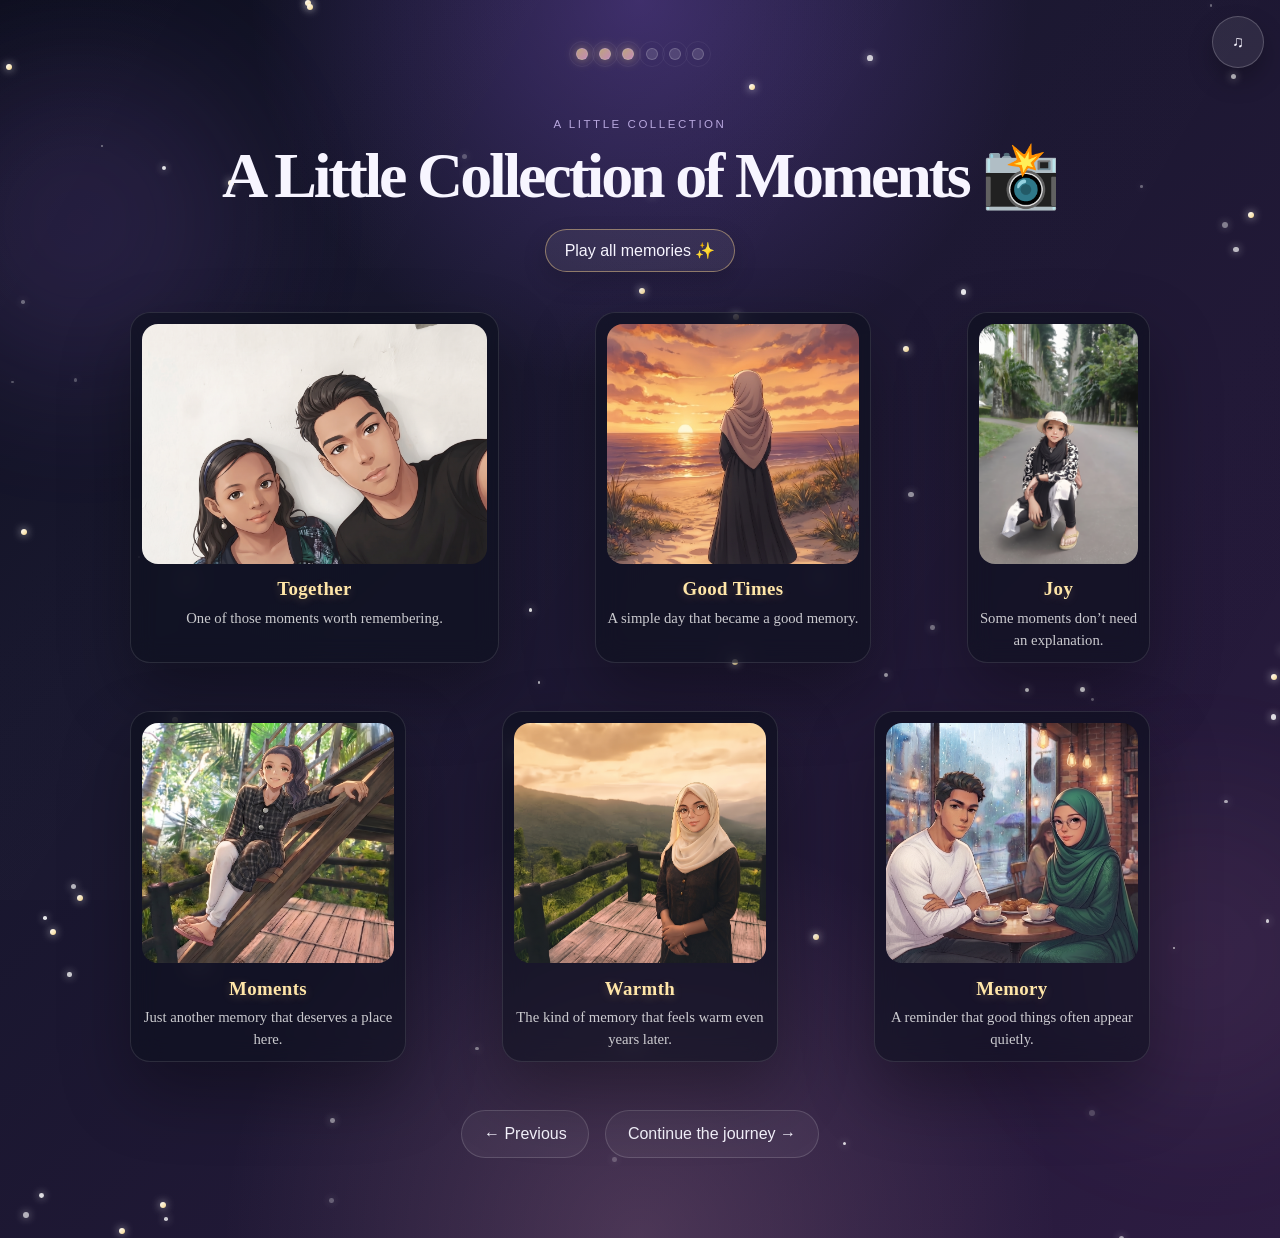
==== commit cccf061b: "edit 2" ====
--- a/page3.html
+++ b/page3.html
@@ -64,6 +64,6 @@
       </div>
     </div>
 
-    <script src="js/script.js?v=gallery7"></script>
+    <script src="js/script.js?v=gallery8"></script>
   </body>
 </html>
--- a/css/style.css
+++ b/css/style.css
@@ -53,6 +53,14 @@
     linear-gradient(135deg, #11152b, #241d3d 48%, #3b2448);
 }
 
+body[data-page="page4"] {
+  background:
+    radial-gradient(circle at 12% 20%, rgba(255, 177, 211, 0.24), transparent 22%),
+    radial-gradient(circle at 88% 28%, rgba(159, 231, 255, 0.18), transparent 24%),
+    radial-gradient(circle at 50% 100%, rgba(247, 216, 140, 0.12), transparent 28%),
+    linear-gradient(135deg, #101326, #211b3d 48%, #3b2345);
+}
+
 img { max-width: 100%; display: block; }
 a { color: inherit; text-decoration: none; }
 button, input, textarea { font: inherit; }
@@ -537,11 +545,11 @@
 }
 
 .photo-card figcaption {
-  color: var(--text-soft); font-size: 0.88rem; line-height: 1.5; padding-top: 0.7rem;
+  color: var(--text-soft); font-size: 0.88rem; line-height: 1.5; padding-top: 0.7rem; text-align: center
 }
 
 .photo-card figcaption span {
-  display: block;
+  display: block; font-family: "Dancing Script", cursive; font-size: 0.92rem;
 }
 
 .photo-card .memory-keyword {
@@ -574,7 +582,18 @@
 }
 
 .lightbox-panel .caption {
-  padding: 0.9rem 0.4rem 0.2rem; color: var(--text-soft); line-height: 1.7;
+  padding: 0.9rem 0.4rem 0.2rem; color: var(--text-soft); line-height: 1.7; 
+}
+
+.lightbox-panel .caption .memory-keyword {
+  display: block; margin-bottom: 0.25rem; color: #ffe6a8;
+  font-family: "Segoe Print", "Bradley Hand", cursive; font-size: 1.25rem; font-weight: 700;
+  text-align: center; text-shadow: 0 2px 10px rgba(255, 210, 133, 0.24);
+}
+
+.lightbox-panel .caption span {
+  display: block; text-align: center; font-family: "Dancing Script", cursive;
+    font-size: 1rem;
 }
 
 .close-lightbox {
@@ -590,6 +609,33 @@
   opacity: 1; transform: none;
 }
 
+.appreciation-gallery .special-card {
+  display: flex; flex-direction: column; align-items: center; text-align: center;
+  min-height: 215px; padding: 1.2rem 1rem 1.1rem;
+  background-size: cover; background-position: center; border-color: rgba(255,255,255,0.18);
+}
+
+.appreciation-gallery .special-card::after {
+  content: ""; position: absolute; inset: 0; z-index: 0; opacity: 0.72; pointer-events: none;
+  background: radial-gradient(circle at 50% 15%, rgba(255,255,255,0.18), transparent 28%), linear-gradient(180deg, transparent 22%, rgba(7, 8, 20, 0.66) 100%);
+}
+
+.appreciation-gallery .special-card > * { z-index: 1; }
+.appreciation-gallery .card-smile { background-image: linear-gradient(135deg, rgba(255,143,197,0.35), rgba(76,39,88,0.7)); }
+.appreciation-gallery .card-energy { background-image: linear-gradient(135deg, rgba(255,216,138,0.42), rgba(72,43,105,0.72)); }
+.appreciation-gallery .card-kindness { background-image: linear-gradient(135deg, rgba(255,215,125,0.38), rgba(55,77,78,0.72)); }
+.appreciation-gallery .card-personality { background-image: linear-gradient(135deg, rgba(159,231,255,0.4), rgba(84,51,118,0.74)); }
+.appreciation-gallery .card-memories { background-image: linear-gradient(135deg, rgba(215,196,255,0.4), rgba(49,41,86,0.78)); }
+.appreciation-gallery .card-you { background-image: linear-gradient(135deg, rgba(255,180,217,0.42), rgba(106,42,85,0.76)); }
+
+.card-icon {
+  display: grid; place-items: center; width: 54px; height: 54px; margin: 0.15rem 0 0.35rem;
+  border-radius: 50%; background: rgba(255,255,255,0.14); border: 1px solid rgba(255,255,255,0.28);
+  font-size: 1.9rem; box-shadow: 0 8px 18px rgba(0,0,0,0.2); animation: iconBreathe 3s ease-in-out infinite;
+}
+
+.appreciation-gallery .special-card h3 { margin: 0.25rem 0 0.45rem; }
+
 .special-card:hover {
   transform: translateY(-4px);
   border-color: rgba(255,255,255,0.18);
@@ -606,13 +652,17 @@
 
 .special-card .reveal {
   max-height: 0; opacity: 0; overflow: hidden; transition: max-height 0.45s ease, opacity 0.35s ease, margin-top 0.3s ease;
-  color: var(--text-soft); line-height: 1.7; margin-top: 0;
-  display: block;
+  color: rgba(255,255,255,0.92); line-height: 1.65; margin-top: 0; display: grid; place-items: center;
+  width: 100%; font-size: 0.98rem; text-align: center; font-family: "Caveat", cursive;
+    font-size: 1rem;
 }
 
 .special-card.open .reveal {
-  max-height: 220px; opacity: 1; margin-top: 0.9rem;
-}
+  max-height: 160px; opacity: 1; margin-top: 0.85rem; padding: 0.75rem 0.85rem;
+  background: rgba(9, 10, 24, 0.48); border: 1px solid rgba(255,255,255,0.14); border-radius: 15px;
+}
+
+@keyframes iconBreathe { 0%, 100% { transform: translateY(0) rotate(-2deg); } 50% { transform: translateY(-4px) rotate(2deg); } }
 
 .poem-box {
   position: relative; isolation: isolate; overflow: hidden;
@@ -640,7 +690,8 @@
 
 .poem-lines .line {
   opacity: 0; transform: translateY(16px); display: block; transition: opacity 0.8s ease, transform 0.8s ease;
-  font-family: Georgia, "Times New Roman", serif;
+  font-family: Georgia, "Times New Roman", serif; 
+  /*font-family: "Aphrodite Pro", cursive; src: url("./fonts/AphroditePro.woff2") format("woff2");*/
 }
 
 .poem-lines .line.visible {
@@ -670,7 +721,7 @@
   margin-top: 1rem;
 }
 
-.quote-card p { margin: 0; }
+.quote-card p { margin: 0; text-align: center; font-family: "Comic Sans MS", "Comic Sans", cursive; font-size: 1.05rem; font-weight: 500; letter-spacing: 0.015em; line-height: 1.55; }
 
 .final-card {
   position: relative; overflow: hidden; border-radius: 30px; padding: clamp(1.3rem, 3vw, 2.2rem);
